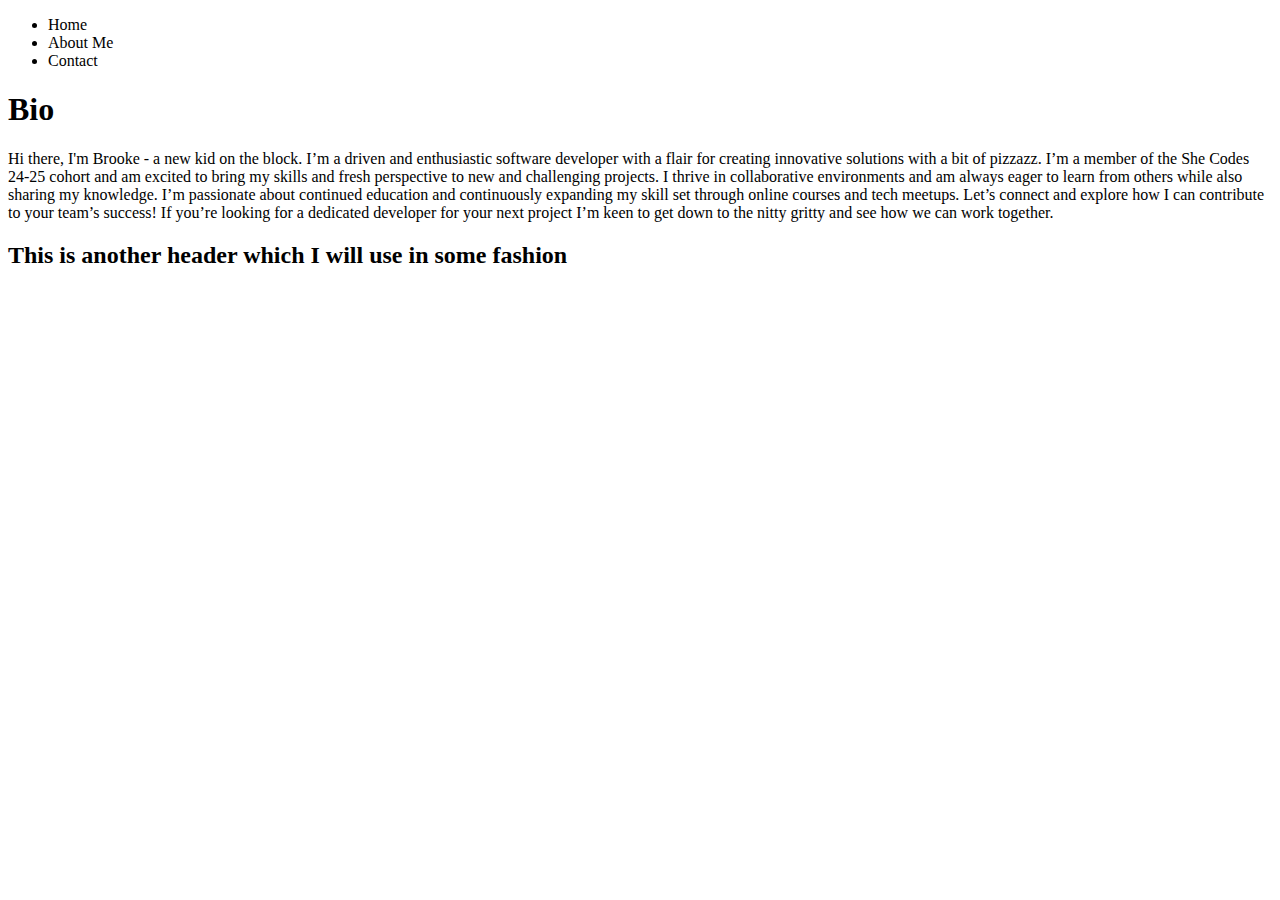
==== index.html @ 3542fcd1 "Added text to html file and global variables to css" ====
<!DOCTYPE html>
<html lang="en">
  <head>
    <meta charset="UTF-8" />
    <meta http-equiv="X-UA-Compatible" content="IE=edge" />
    <meta name="viewport" content="width=device-width, initial-scale=1.0" />
    <title>Brooke's Portfolio</title>
  </head>

  <body>
    <ul>
      <li>Home</li>
      <li>About Me</li>
      <li>Contact</li>
    </ul>
    <h1>Bio</h1>
    <p>
      Hi there, I'm Brooke - a new kid on the block. I’m a driven and
      enthusiastic software developer with a flair for creating innovative
      solutions with a bit of pizzazz. I’m a member of the She Codes 24-25
      cohort and am excited to bring my skills and fresh perspective to new and
      challenging projects. I thrive in collaborative environments and am always
      eager to learn from others while also sharing my knowledge. I’m passionate
      about continued education and continuously expanding my skill set through
      online courses and tech meetups. Let’s connect and explore how I can
      contribute to your team’s success! If you’re looking for a dedicated
      developer for your next project I’m keen to get down to the nitty gritty
      and see how we can work together.
    </p>

    <h2>This is another header which I will use in some fashion</h2>

    <img />
  </body>
</html>
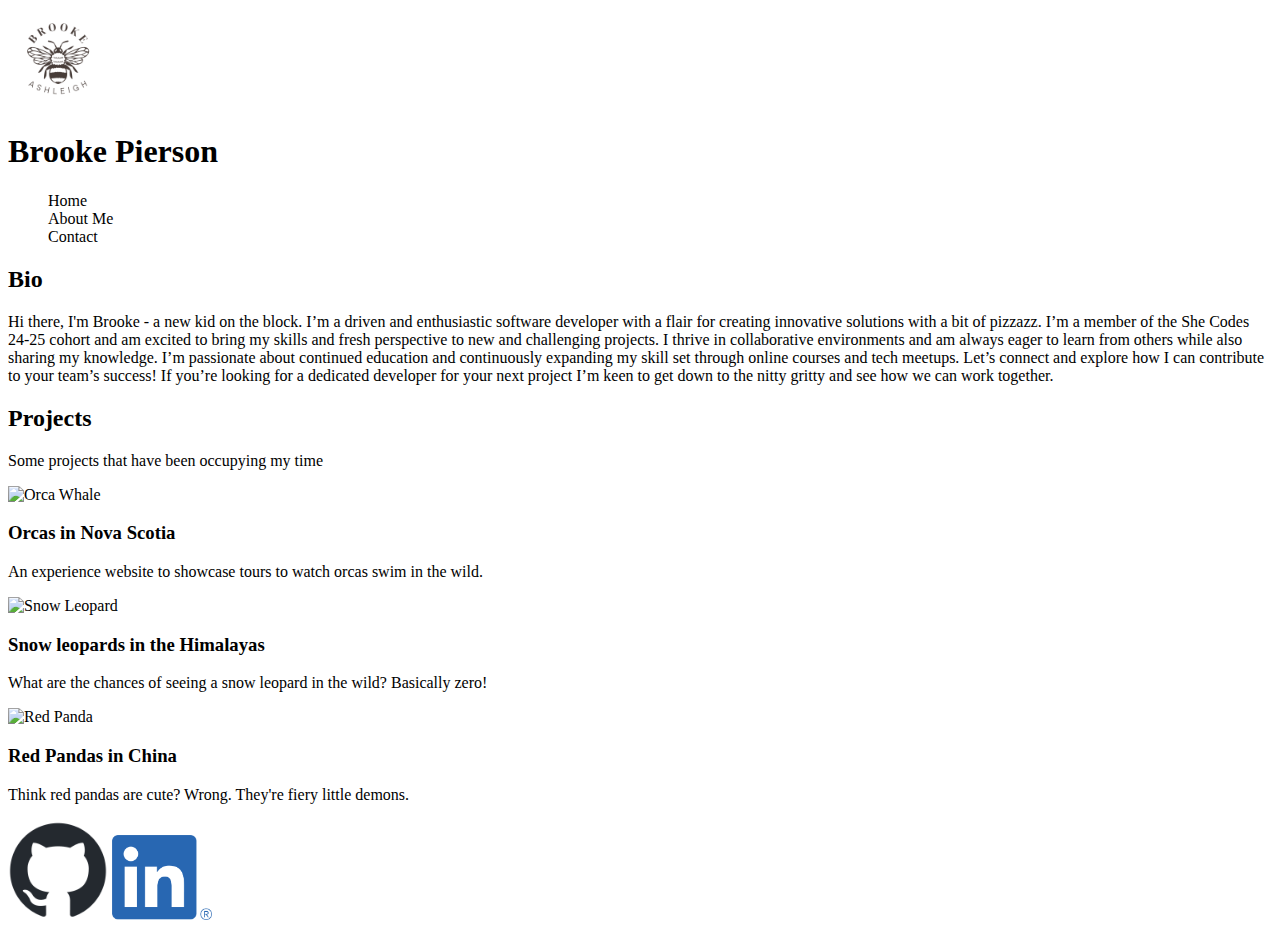
==== commit fb8ff836: "Added text and images to html and resized images in css" ====
--- a/index.html
+++ b/index.html
@@ -4,16 +4,23 @@
     <meta charset="UTF-8" />
     <meta http-equiv="X-UA-Compatible" content="IE=edge" />
     <meta name="viewport" content="width=device-width, initial-scale=1.0" />
+    <link rel="stylesheet" href="style.css" />
     <title>Brooke's Portfolio</title>
   </head>
 
   <body>
+    <header>
+      <section class="hero">
+        <img src="Images/BABee.png" alt="Brooke Ashleigh Bee Logo" />
+        <h1>Brooke Pierson</h1>
+      </section>
+    </header>
     <ul>
       <li>Home</li>
       <li>About Me</li>
       <li>Contact</li>
     </ul>
-    <h1>Bio</h1>
+    <h2>Bio</h2>
     <p>
       Hi there, I'm Brooke - a new kid on the block. I’m a driven and
       enthusiastic software developer with a flair for creating innovative
@@ -28,8 +35,31 @@
       and see how we can work together.
     </p>
 
-    <h2>This is another header which I will use in some fashion</h2>
-
-    <img />
+    <h2>Projects</h2>
+    <p>Some projects that have been occupying my time</p>
+    <div>
+      <img src="images/orca.jpg" alt="Orca Whale" />
+      <h3>Orcas in Nova Scotia</h3>
+      <p>
+        An experience website to showcase tours to watch orcas swim in the wild.
+      </p>
+    </div>
+    <div>
+      <img src="images/snow-leopard.jpg" alt="Snow Leopard" />
+      <h3>Snow leopards in the Himalayas</h3>
+      <p>
+        What are the chances of seeing a snow leopard in the wild? Basically
+        zero!
+      </p>
+    </div>
+    <div>
+      <img src="images/red-panda.jpg" alt="Red Panda" />
+      <h3>Red Pandas in China</h3>
+      <p>Think red pandas are cute? Wrong. They're fiery little demons.</p>
+    </div>
+    <footer>
+      <img src="Images/github-mark.png" alt="Github Invertocat" />
+      <img src="Images/LI-In-Bug.png" alt="Linkedin Logo" />
+    </footer>
   </body>
 </html>
--- a/style.css
+++ b/style.css
@@ -0,0 +1,25 @@
+/*
+#FFFBFB -Base colour
+#D6C8F9
+#8064CE
+#4E148C
+#FAFEAE
+#EB84DC
+
+
+Fonts
+-Bricolage Grotesque
+-Open Sans
+*/
+h1,
+h2,
+h3 {
+  
+}
+ul {
+  list-style-type: none;
+}
+
+img {
+  width: 100px;
+}
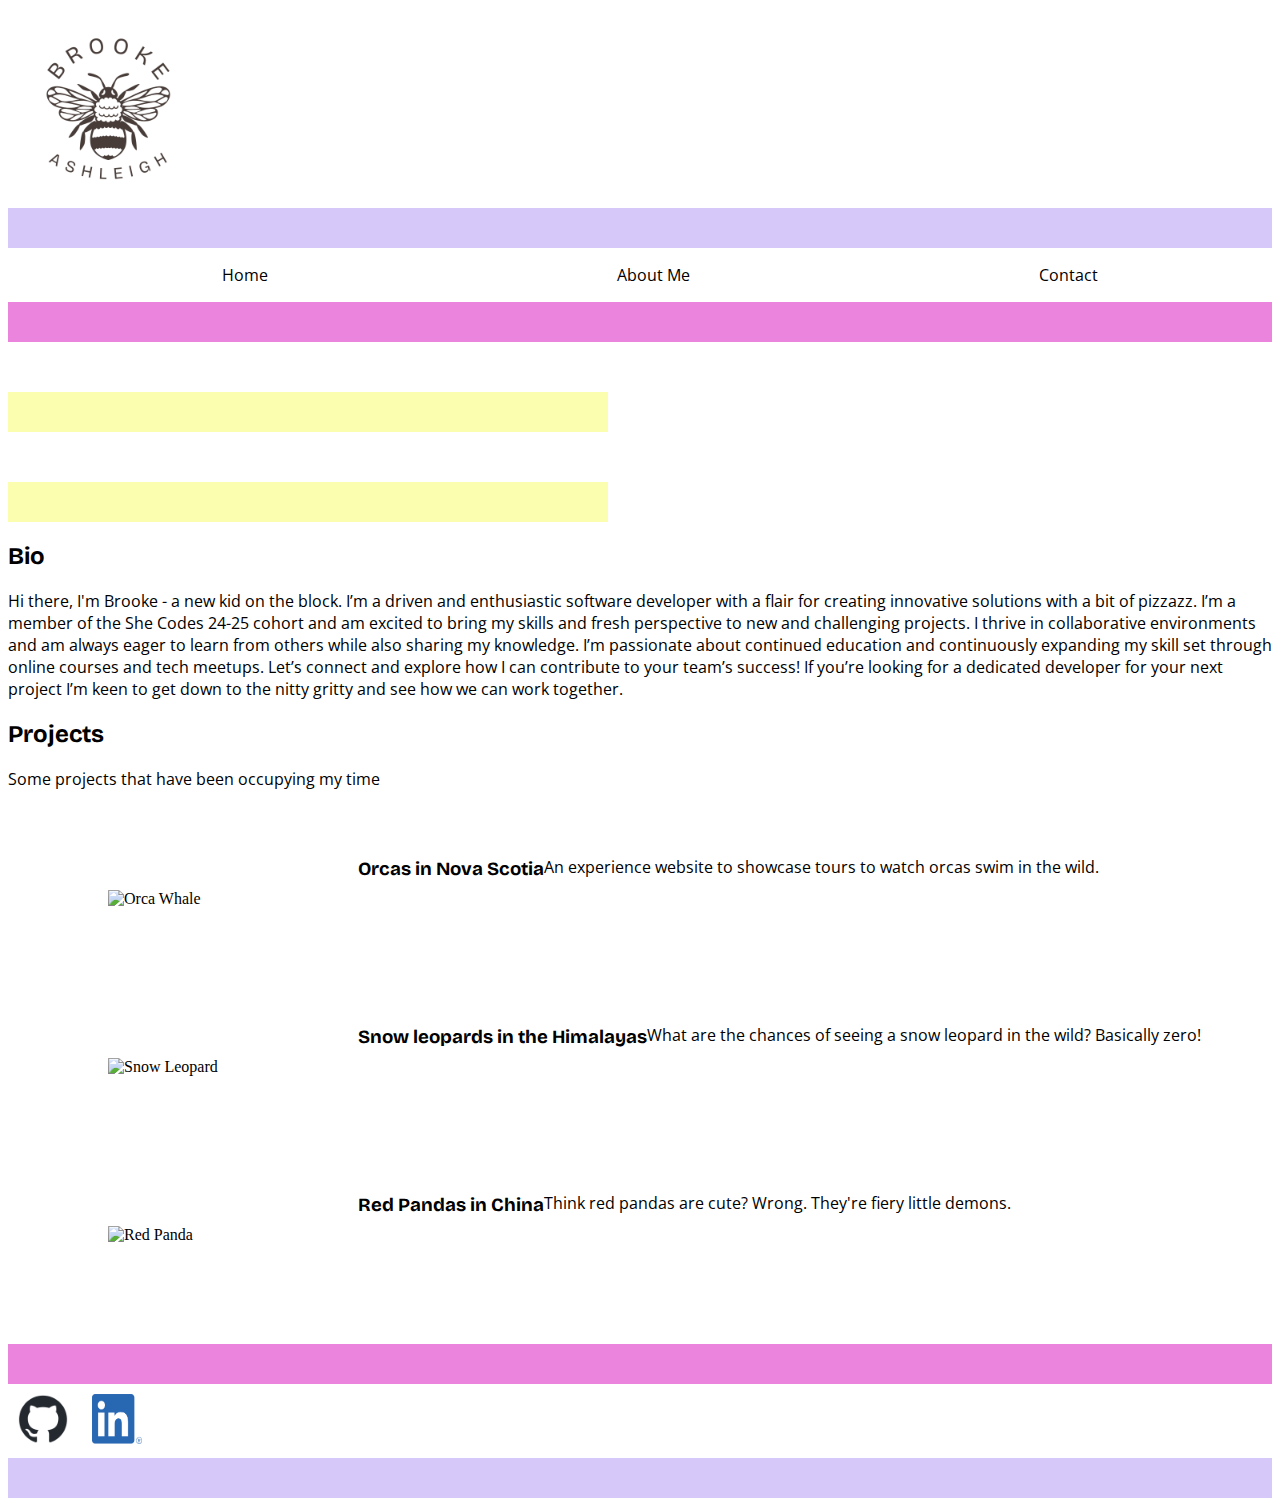
==== commit 21620357: "Added more divs to assist with moving items in css. Added colourful bars to css." ====
--- a/index.html
+++ b/index.html
@@ -11,15 +11,23 @@
   <body>
     <header>
       <section class="hero">
-        <img src="Images/BABee.png" alt="Brooke Ashleigh Bee Logo" />
-        <h1>Brooke Pierson</h1>
+        <img
+          class="beeLogo"
+          src="Images/BABee.png"
+          alt="Brooke Ashleigh Bee Logo"
+        />
       </section>
+      <div class="purpleBar"></div>
     </header>
     <ul>
       <li>Home</li>
       <li>About Me</li>
       <li>Contact</li>
     </ul>
+    <div class="pinkBar"></div>
+    <div class="yellowBar"></div>
+    <div class="yellowBar"></div>
+
     <h2>Bio</h2>
     <p>
       Hi there, I'm Brooke - a new kid on the block. I’m a driven and
@@ -37,29 +45,39 @@
 
     <h2>Projects</h2>
     <p>Some projects that have been occupying my time</p>
-    <div>
-      <img src="images/orca.jpg" alt="Orca Whale" />
+    <div class="projectOne">
+      <img class="orca" src="images/orca.jpg" alt="Orca Whale" />
       <h3>Orcas in Nova Scotia</h3>
       <p>
         An experience website to showcase tours to watch orcas swim in the wild.
       </p>
     </div>
-    <div>
-      <img src="images/snow-leopard.jpg" alt="Snow Leopard" />
+    <div class="projectTwo">
+      <img
+        class="snowLeopard"
+        src="images/snow-leopard.jpg"
+        alt="Snow Leopard"
+      />
       <h3>Snow leopards in the Himalayas</h3>
       <p>
         What are the chances of seeing a snow leopard in the wild? Basically
         zero!
       </p>
     </div>
-    <div>
-      <img src="images/red-panda.jpg" alt="Red Panda" />
+    <div class="projectThree">
+      <img class="redPanda" src="images/red-panda.jpg" alt="Red Panda" />
       <h3>Red Pandas in China</h3>
       <p>Think red pandas are cute? Wrong. They're fiery little demons.</p>
     </div>
     <footer>
-      <img src="Images/github-mark.png" alt="Github Invertocat" />
-      <img src="Images/LI-In-Bug.png" alt="Linkedin Logo" />
+      <div class="pinkBar"></div>
+      <img
+        class="invertocat"
+        src="Images/github-mark.png"
+        alt="Github Invertocat"
+      />
+      <img class="linkedIn" src="Images/LI-In-Bug.png" alt="Linkedin Logo" />
+      <div class="purpleBar"></div>
     </footer>
   </body>
 </html>
--- a/style.css
+++ b/style.css
@@ -11,15 +11,81 @@
 -Bricolage Grotesque
 -Open Sans
 */
+
+@import url("https://fonts.googleapis.com/css2?family=Bricolage+Grotesque:opsz,wght@12..96,200..800&family=Dosis:wght@200..800&family=Open+Sans:ital,wght@0,300..800;1,300..800&display=swap");
+
+body {
+  background-color: FFFBFB;
+}
+
 h1,
 h2,
 h3 {
-  
-}
-ul {
-  list-style-type: none;
+  font-family: "Bricolage Grotesque", sans-serif;
 }
 
-img {
-  width: 100px;
+p {
+  font-family: "Open Sans", sans-serif;
+  display: flex;
+  flex-wrap: wrap;
 }
+
+ul {
+  font-family: "Open Sans", sans-serif;
+  list-style-type: none;
+  display: flex;
+  justify-content: space-around;
+}
+
+.beeLogo {
+  width: 200px;
+  height: 200px;
+  display: flex;
+  justify-content: center;
+  align-items: center;
+}
+
+.orca,
+.snowLeopard,
+.redPanda {
+  width: 200px;
+  padding: 50px;
+  display: flex;
+}
+
+.invertocat,
+.linkedIn {
+  width: 50px;
+  height: 50px;
+  padding: 10px;
+  /* display: flex;
+  /* flex-wrap: wrap;
+  justify-content: center; */ */
+}
+
+.purpleBar {
+  height: 40px;
+  background-color: #d6c8f9;
+}
+
+.pinkBar {
+  height: 40px;
+  background-color: #eb84dc;
+}
+
+.yellowBar {
+  margin-top: 50px;
+  height: 40px;
+  width: 600px;
+  background-color: #fafeae;
+}
+
+.projectOne,
+.projectTwo,
+.projectThree {
+  display: flex;
+  flex-wrap: wrap;
+  border-color: #8064ce;
+  border: 10px;
+  margin: 50px;
+}
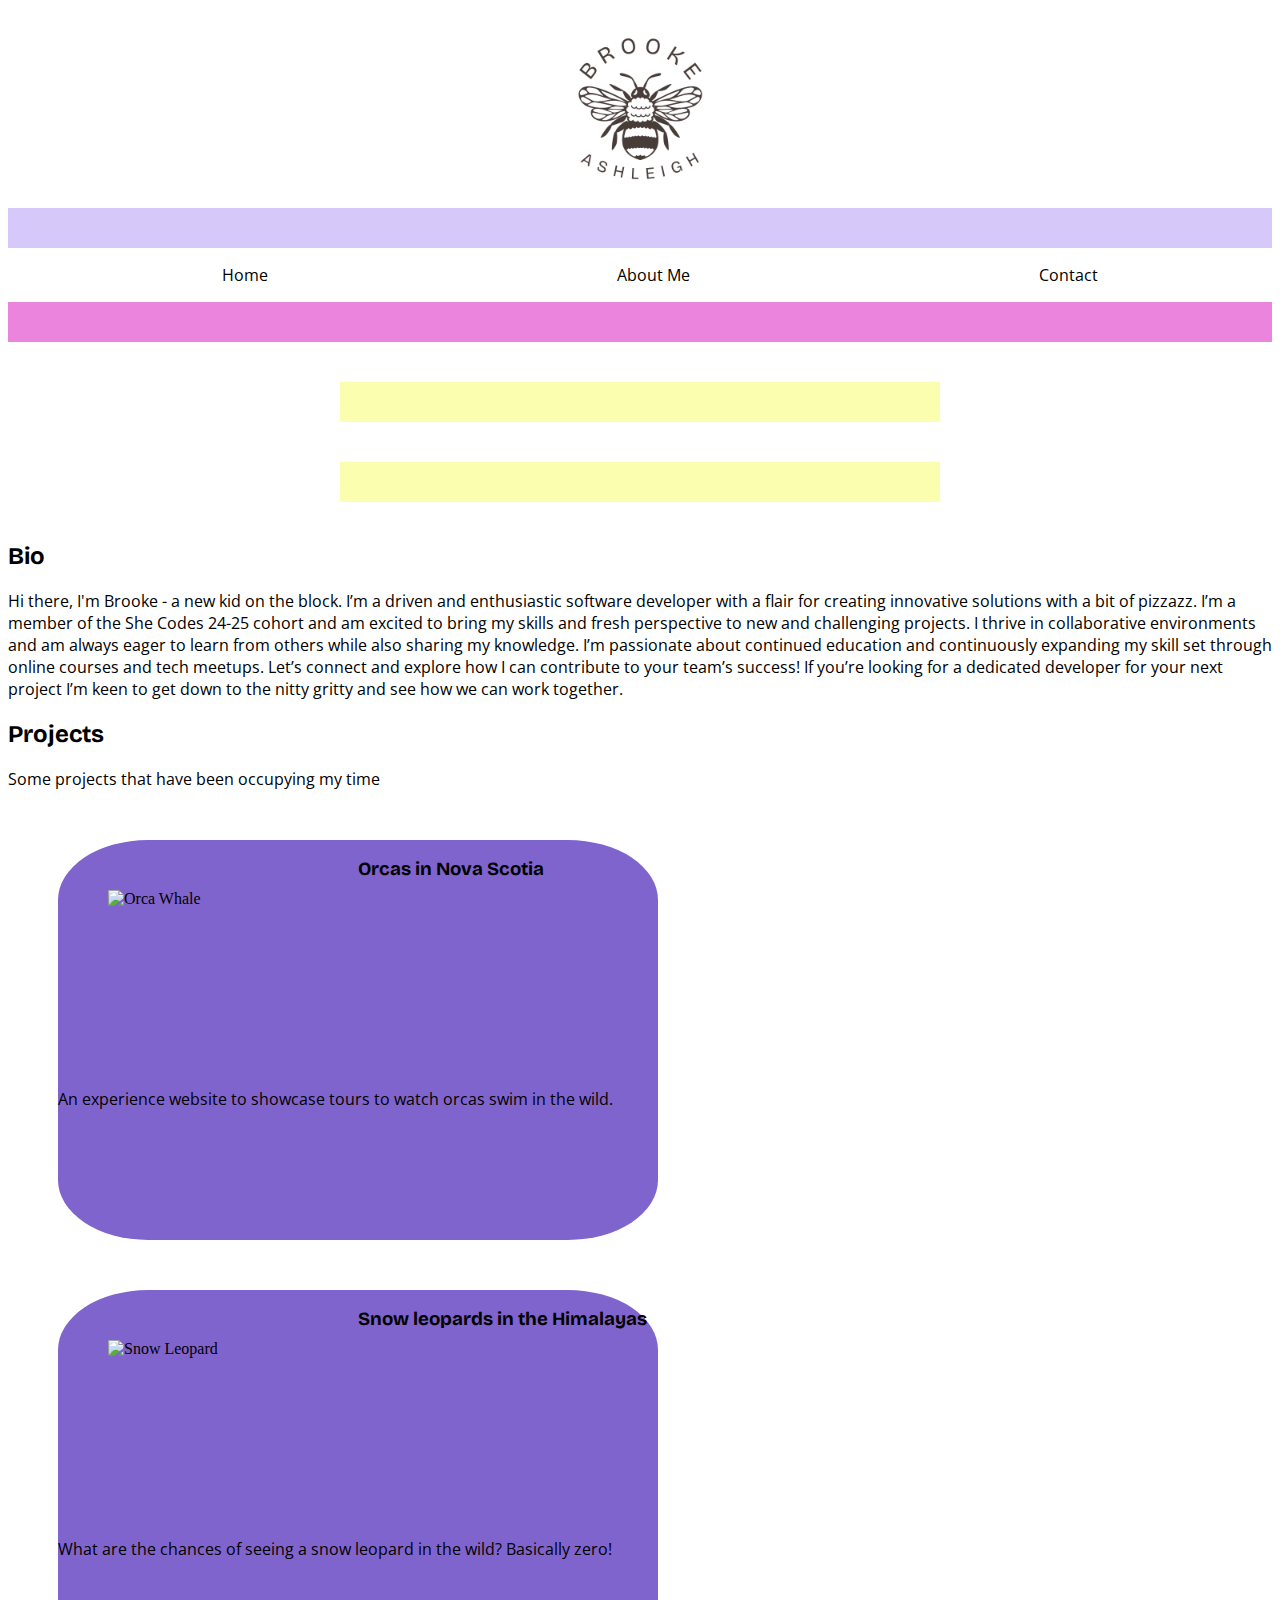
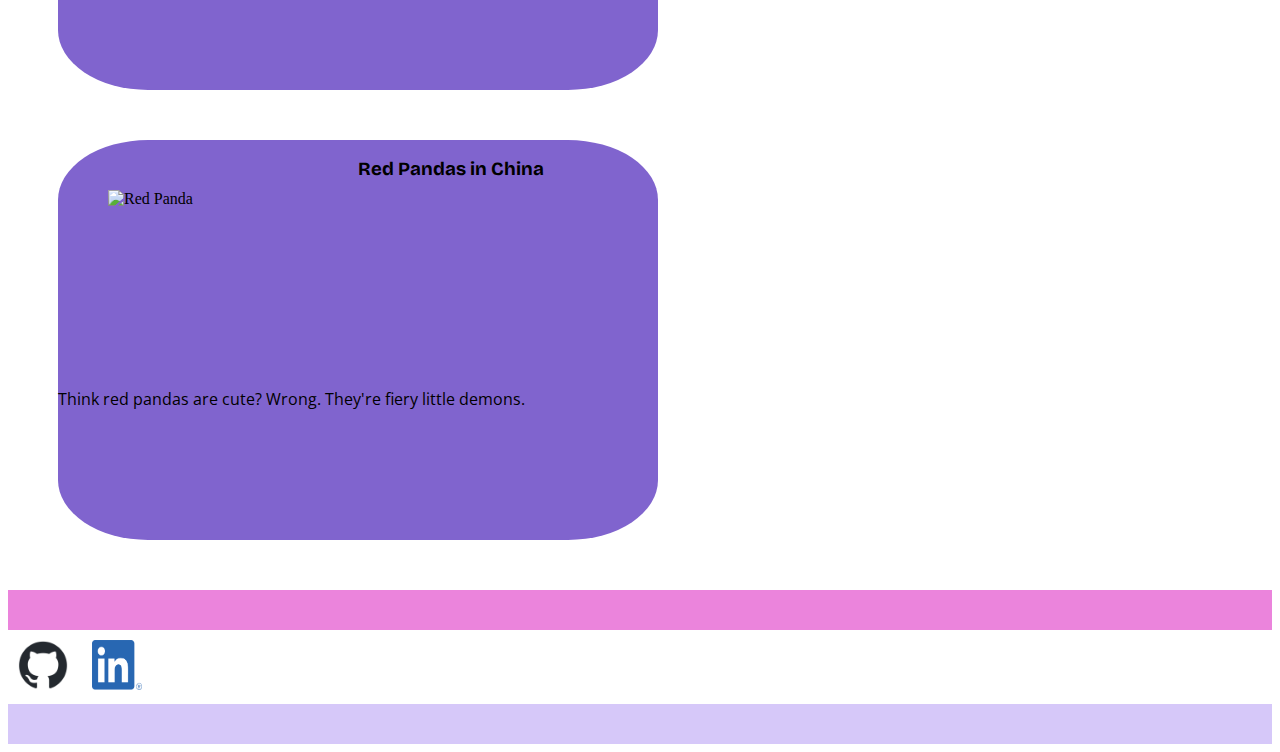
==== commit 169357f7: "Centered colour bars, added some to second page, added purple boxes to page 1." ====
--- a/index.html
+++ b/index.html
@@ -27,22 +27,22 @@
     <div class="pinkBar"></div>
     <div class="yellowBar"></div>
     <div class="yellowBar"></div>
-
-    <h2>Bio</h2>
-    <p>
-      Hi there, I'm Brooke - a new kid on the block. I’m a driven and
-      enthusiastic software developer with a flair for creating innovative
-      solutions with a bit of pizzazz. I’m a member of the She Codes 24-25
-      cohort and am excited to bring my skills and fresh perspective to new and
-      challenging projects. I thrive in collaborative environments and am always
-      eager to learn from others while also sharing my knowledge. I’m passionate
-      about continued education and continuously expanding my skill set through
-      online courses and tech meetups. Let’s connect and explore how I can
-      contribute to your team’s success! If you’re looking for a dedicated
-      developer for your next project I’m keen to get down to the nitty gritty
-      and see how we can work together.
-    </p>
-
+    <div class="Bio">
+      <h2>Bio</h2>
+      <p>
+        Hi there, I'm Brooke - a new kid on the block. I’m a driven and
+        enthusiastic software developer with a flair for creating innovative
+        solutions with a bit of pizzazz. I’m a member of the She Codes 24-25
+        cohort and am excited to bring my skills and fresh perspective to new
+        and challenging projects. I thrive in collaborative environments and am
+        always eager to learn from others while also sharing my knowledge. I’m
+        passionate about continued education and continuously expanding my skill
+        set through online courses and tech meetups. Let’s connect and explore
+        how I can contribute to your team’s success! If you’re looking for a
+        dedicated developer for your next project I’m keen to get down to the
+        nitty gritty and see how we can work together.
+      </p>
+    </div>
     <h2>Projects</h2>
     <p>Some projects that have been occupying my time</p>
     <div class="projectOne">
--- a/style.css
+++ b/style.css
@@ -24,10 +24,9 @@
   font-family: "Bricolage Grotesque", sans-serif;
 }
 
-p {
+p,
+form {
   font-family: "Open Sans", sans-serif;
-  display: flex;
-  flex-wrap: wrap;
 }
 
 ul {
@@ -40,9 +39,9 @@
 .beeLogo {
   width: 200px;
   height: 200px;
-  display: flex;
-  justify-content: center;
-  align-items: center;
+  display: block;
+  margin-left: auto;
+  margin-right: auto;
 }
 
 .orca,
@@ -51,6 +50,7 @@
   width: 200px;
   padding: 50px;
   display: flex;
+  border-radius: 20%;
 }
 
 .invertocat,
@@ -58,9 +58,6 @@
   width: 50px;
   height: 50px;
   padding: 10px;
-  /* display: flex;
-  /* flex-wrap: wrap;
-  justify-content: center; */ */
 }
 
 .purpleBar {
@@ -74,10 +71,18 @@
 }
 
 .yellowBar {
-  margin-top: 50px;
   height: 40px;
   width: 600px;
+  display: block;
+  margin-top: 40px;
+  margin-bottom: 40px;
+  margin-left: auto;
+  margin-right: auto;
   background-color: #fafeae;
+}
+
+.bio {
+  text-align: center;
 }
 
 .projectOne,
@@ -85,7 +90,15 @@
 .projectThree {
   display: flex;
   flex-wrap: wrap;
-  border-color: #8064ce;
-  border: 10px;
+  background-color: #8064ce;
   margin: 50px;
+  border-radius: 15%;
+  width: 600px;
+  height: 400px;
 }
+
+.contact-form {
+  padding: 40px 20px;
+  border-radius: 10px;
+  margin: 10px 20px;
+}
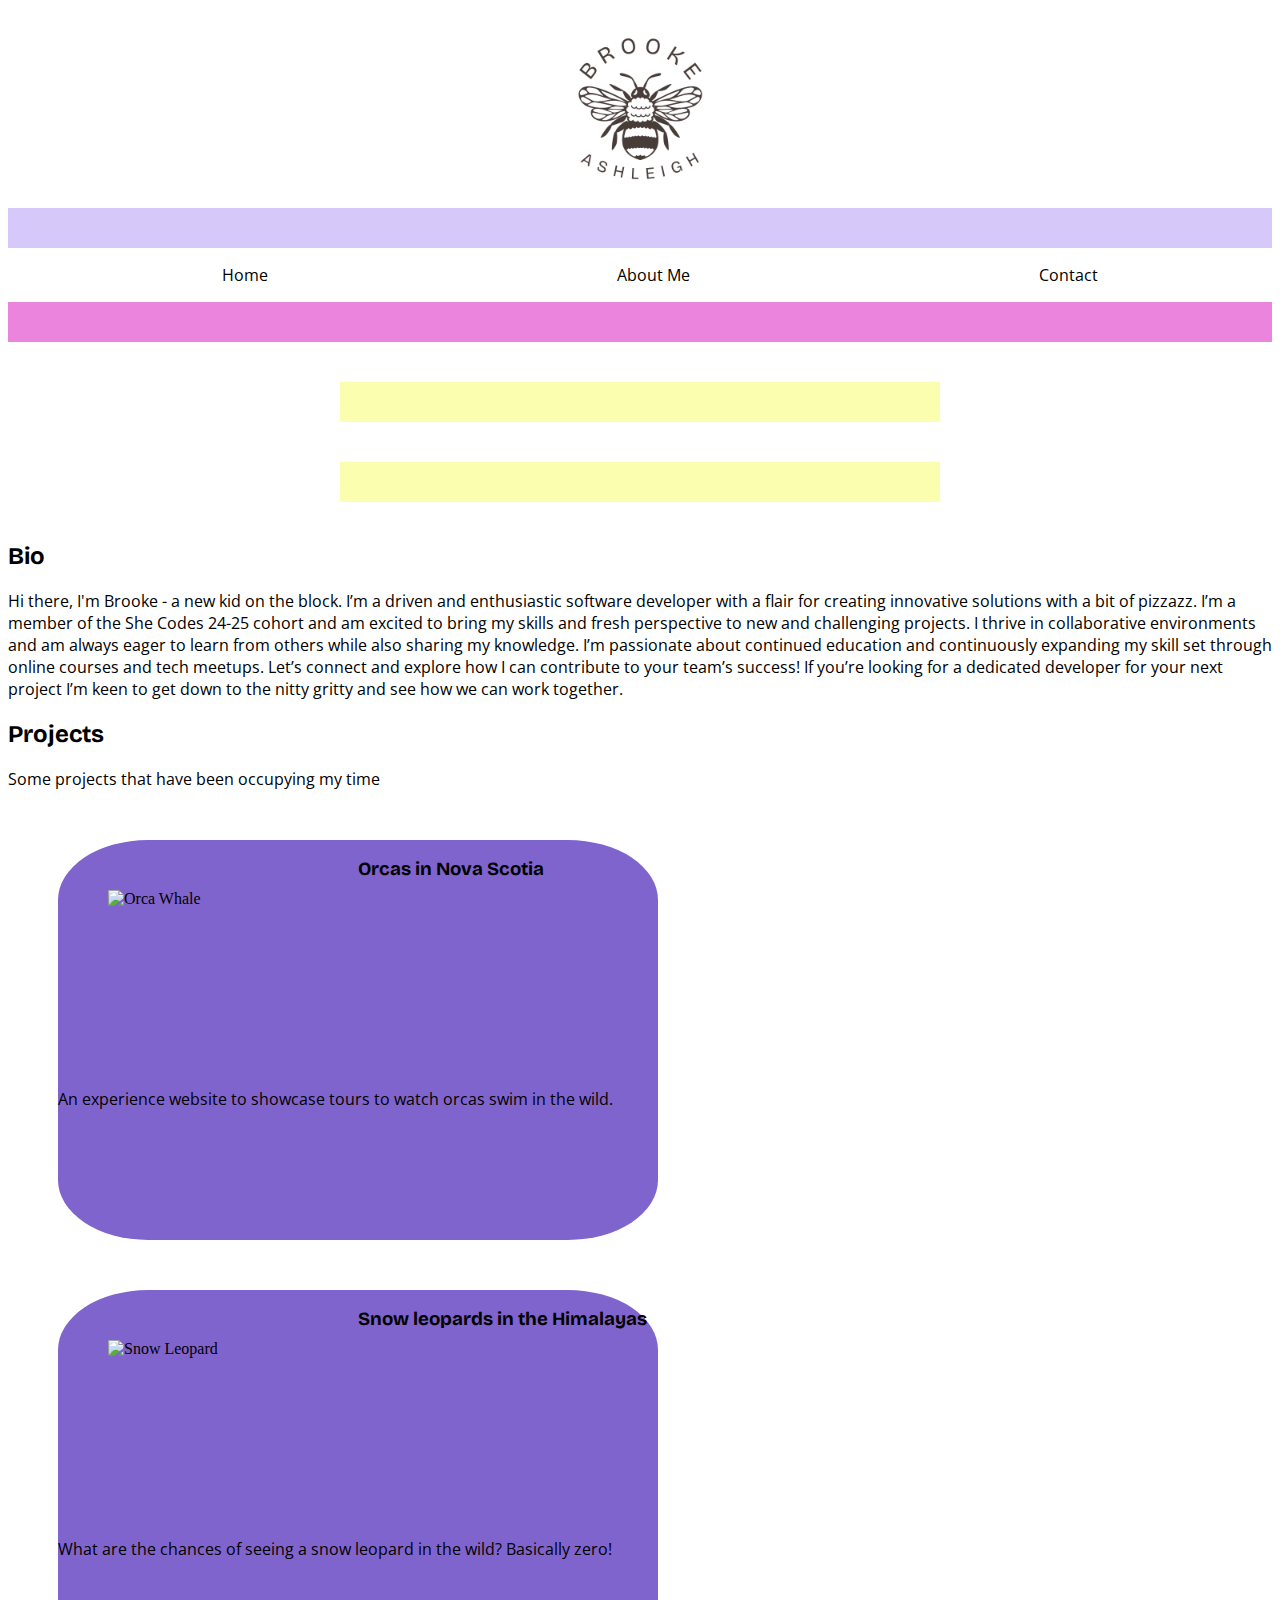
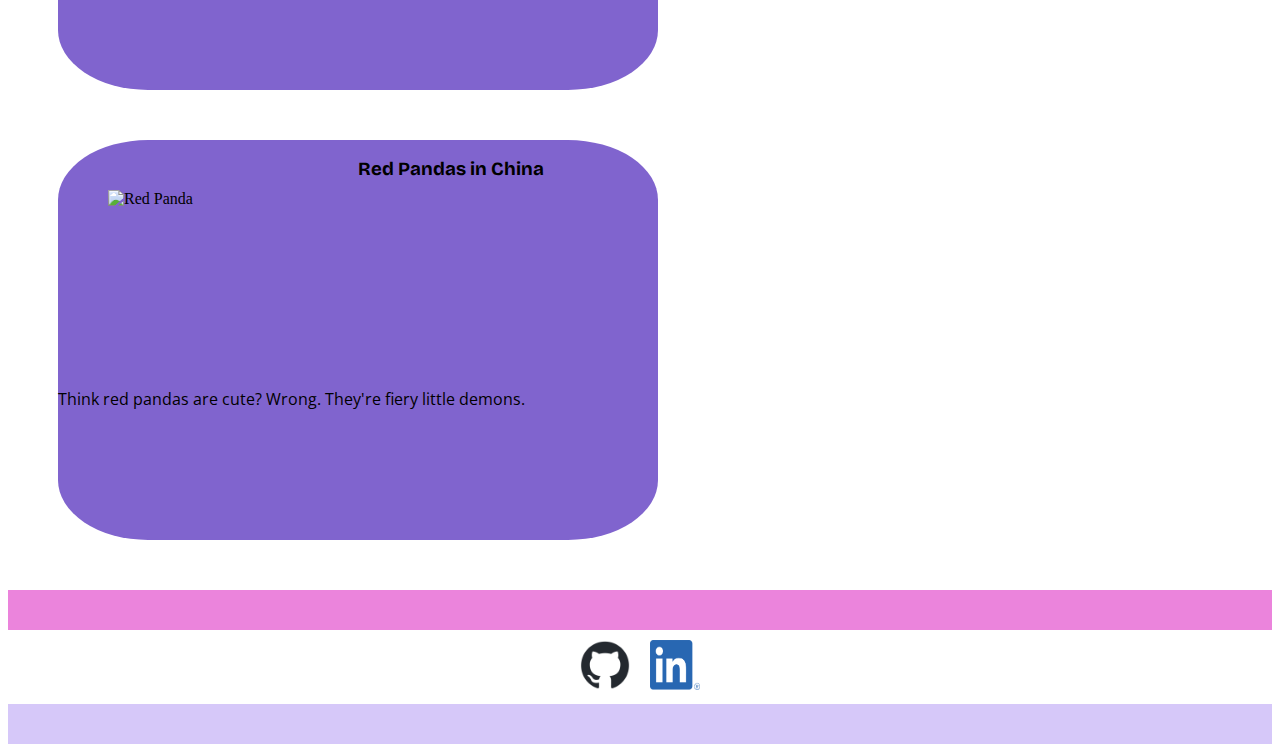
==== commit 9181bd2e: "Centred icons, added better alt descriptions for icons." ====
--- a/index.html
+++ b/index.html
@@ -71,12 +71,22 @@
     </div>
     <footer>
       <div class="pinkBar"></div>
-      <img
-        class="invertocat"
-        src="Images/github-mark.png"
-        alt="Github Invertocat"
-      />
-      <img class="linkedIn" src="Images/LI-In-Bug.png" alt="Linkedin Logo" />
+      <div class="socialMediaIcons">
+        <a href="https://github.com/Beerooke31/Beerooke31.github.io.git">
+          <img
+            class="invertocat"
+            src="Images/github-mark.png"
+            alt="The Github Invertocat logo: a white cat on a black background with one tentacle arm"
+          />
+        </a>
+        <a href="www.linkedin.com/in/brooke-pierson-94038a2a9">
+          <img
+            class="linkedIn"
+            src="Images/LI-In-Bug.png"
+            alt="The Linkedin Logo: a blue square with the white letters i and n"
+          />
+        </a>
+      </div>
       <div class="purpleBar"></div>
     </footer>
   </body>
--- a/style.css
+++ b/style.css
@@ -57,7 +57,12 @@
 .linkedIn {
   width: 50px;
   height: 50px;
-  padding: 10px;
+  margin: 10px;
+}
+
+.socialMediaIcons {
+  display: flex;
+  justify-content: center;
 }
 
 .purpleBar {
@@ -101,4 +106,8 @@
   padding: 40px 20px;
   border-radius: 10px;
   margin: 10px 20px;
+  /* display: flex;
+  justify-content: center;
+  align-items: center;
+   */
 }
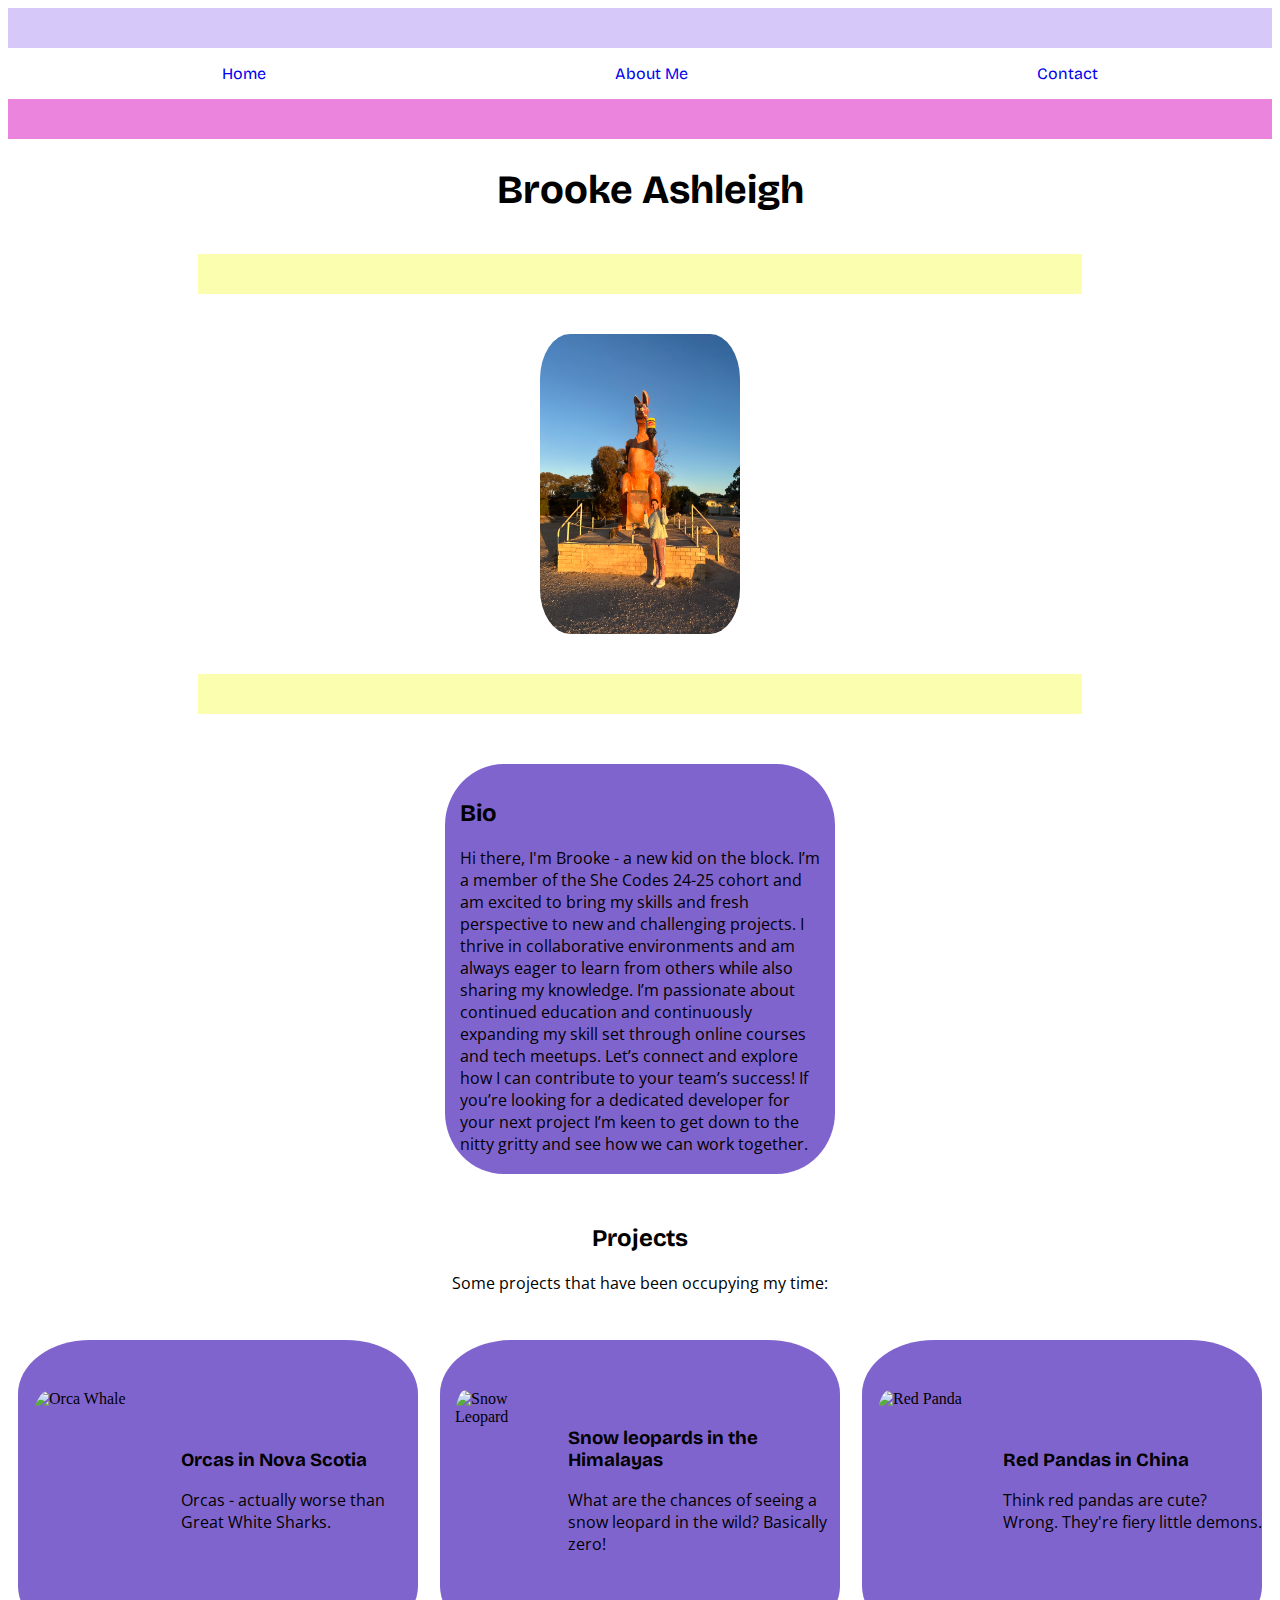
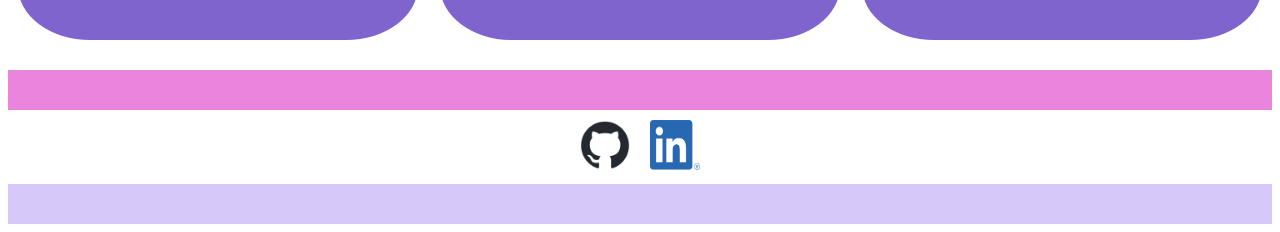
==== commit 9c9b7566: "Made pages mobile and desktop responsive, added links to header, added profile and ghost pictures, p" ====
--- a/index.html
+++ b/index.html
@@ -7,69 +7,78 @@
     <link rel="stylesheet" href="style.css" />
     <title>Brooke's Portfolio</title>
   </head>
-
   <body>
     <header>
       <section class="hero">
-        <img
-          class="beeLogo"
-          src="Images/BABee.png"
-          alt="Brooke Ashleigh Bee Logo"
-        />
-      </section>
       <div class="purpleBar"></div>
-    </header>
     <ul>
-      <li>Home</li>
-      <li>About Me</li>
-      <li>Contact</li>
+      <li>
+        <a href="index.html">Home</a>
+      </li>
+      <li>
+        <a href="index3.html">About Me</a>
+        </li>
+      <li>
+        <a href="index2.html">Contact</a>
+      </li>
     </ul>
     <div class="pinkBar"></div>
+    <h1>Brooke Ashleigh</h1>
+    </section>
+  </header>
     <div class="yellowBar"></div>
+    <img class="profilePhoto" src="Images/Vegemite-Kangaroo.jpeg" alt="Brooke in front of a giant kangaroo holding a jar of vegemite">
     <div class="yellowBar"></div>
-    <div class="Bio">
+    <div class="bio">
       <h2>Bio</h2>
       <p>
-        Hi there, I'm Brooke - a new kid on the block. I’m a driven and
-        enthusiastic software developer with a flair for creating innovative
-        solutions with a bit of pizzazz. I’m a member of the She Codes 24-25
-        cohort and am excited to bring my skills and fresh perspective to new
-        and challenging projects. I thrive in collaborative environments and am
-        always eager to learn from others while also sharing my knowledge. I’m
-        passionate about continued education and continuously expanding my skill
-        set through online courses and tech meetups. Let’s connect and explore
-        how I can contribute to your team’s success! If you’re looking for a
-        dedicated developer for your next project I’m keen to get down to the
-        nitty gritty and see how we can work together.
+        Hi there, I'm Brooke - a new kid on the block. I’m a member of the She
+        Codes 24-25 cohort and am excited to bring my skills and fresh
+        perspective to new and challenging projects. I thrive in collaborative
+        environments and am always eager to learn from others while also sharing
+        my knowledge. I’m passionate about continued education and continuously
+        expanding my skill set through online courses and tech meetups. Let’s
+        connect and explore how I can contribute to your team’s success! If
+        you’re looking for a dedicated developer for your next project I’m keen
+        to get down to the nitty gritty and see how we can work together.
       </p>
     </div>
+    <div class="projects">
     <h2>Projects</h2>
-    <p>Some projects that have been occupying my time</p>
-    <div class="projectOne">
-      <img class="orca" src="images/orca.jpg" alt="Orca Whale" />
-      <h3>Orcas in Nova Scotia</h3>
-      <p>
-        An experience website to showcase tours to watch orcas swim in the wild.
-      </p>
+    <p>Some projects that have been occupying my time:</p>
     </div>
-    <div class="projectTwo">
-      <img
-        class="snowLeopard"
-        src="images/snow-leopard.jpg"
-        alt="Snow Leopard"
-      />
-      <h3>Snow leopards in the Himalayas</h3>
-      <p>
-        What are the chances of seeing a snow leopard in the wild? Basically
-        zero!
-      </p>
-    </div>
-    <div class="projectThree">
-      <img class="redPanda" src="images/red-panda.jpg" alt="Red Panda" />
-      <h3>Red Pandas in China</h3>
-      <p>Think red pandas are cute? Wrong. They're fiery little demons.</p>
-    </div>
-    <footer>
+    <div class="allProjects">
+      <div class="projectOne">
+        <img class="orca" src="images/orca.jpg" alt="Orca Whale" />
+        <div>
+        <h3>Orcas in Nova Scotia</h3>
+        <p>Orcas - actually worse than Great White Sharks.</p>
+        </div>
+      </div>
+      <div class="projectTwo">
+        <img
+          class="snowLeopard"
+          src="images/snow-leopard.jpg"
+          alt="Snow Leopard"
+        />
+        <div>
+        <h3>Snow leopards in the Himalayas</h3>
+        <p>
+          What are the chances of seeing a snow leopard in the wild? Basically
+          zero!
+        </p>
+        </div>
+      </div>
+      <div class="projectThree">
+        <img class="redPanda" src="images/red-panda.jpg" alt="Red Panda" />
+        <div>
+        <h3>Red Pandas in China</h3>
+        <p>Think red pandas are cute? Wrong. They're fiery little demons.</p>
+        </div>
+      </div>
+      </div>
+      <footer>
+    <div>
       <div class="pinkBar"></div>
       <div class="socialMediaIcons">
         <a href="https://github.com/Beerooke31/Beerooke31.github.io.git">
--- a/style.css
+++ b/style.css
@@ -14,13 +14,14 @@
 
 @import url("https://fonts.googleapis.com/css2?family=Bricolage+Grotesque:opsz,wght@12..96,200..800&family=Dosis:wght@200..800&family=Open+Sans:ital,wght@0,300..800;1,300..800&display=swap");
 
-body {
+* {
   background-color: FFFBFB;
 }
 
 h1,
 h2,
-h3 {
+h3,
+ul {
   font-family: "Bricolage Grotesque", sans-serif;
 }
 
@@ -29,28 +30,55 @@
   font-family: "Open Sans", sans-serif;
 }
 
+h1 {
+  margin-left: 20px;
+  font-size: 40px;
+}
+
+a {
+  text-decoration: none;
+}
+
 ul {
-  font-family: "Open Sans", sans-serif;
   list-style-type: none;
   display: flex;
   justify-content: space-around;
 }
 
-.beeLogo {
-  width: 200px;
+.profilePhoto {
+  width: 100px;
   height: 200px;
   display: block;
   margin-left: auto;
   margin-right: auto;
+  border-radius: 15%;
+}
+
+.bio {
+  padding: 15px;
+  text-align: left;
+  background-color: #8064ce;
+  margin: 50px 10px;
+  border-radius: 15%;
+  width: 360px;
+  height: 380px;
 }
 
 .orca,
 .snowLeopard,
 .redPanda {
   width: 200px;
-  padding: 50px;
-  display: flex;
+  height: 200px;
+  padding: 15px;
   border-radius: 20%;
+}
+
+.shakaGhost {
+  width: 500px;
+  height: 700px;
+  display: block;
+  margin-left: auto;
+  margin-right: auto;
 }
 
 .invertocat,
@@ -67,17 +95,19 @@
 
 .purpleBar {
   height: 40px;
+  width: 100%;
   background-color: #d6c8f9;
 }
 
 .pinkBar {
   height: 40px;
+  width: 100%;
   background-color: #eb84dc;
 }
 
 .yellowBar {
   height: 40px;
-  width: 600px;
+  width: 70%;
   display: block;
   margin-top: 40px;
   margin-bottom: 40px;
@@ -86,28 +116,73 @@
   background-color: #fafeae;
 }
 
-.bio {
-  text-align: center;
-}
-
 .projectOne,
 .projectTwo,
 .projectThree {
   display: flex;
-  flex-wrap: wrap;
+  align-items: center;
   background-color: #8064ce;
-  margin: 50px;
-  border-radius: 15%;
-  width: 600px;
-  height: 400px;
+  margin: 30px 10px;
+  border-radius: 18%;
+  width: 400px;
+  height: 300px;
 }
 
-.contact-form {
-  padding: 40px 20px;
-  border-radius: 10px;
-  margin: 10px 20px;
-  /* display: flex;
+.contactForm {
+  display: flex;
+  flex-direction: column;
   justify-content: center;
   align-items: center;
-   */
+  padding: 20px;
 }
+
+.formField {
+  padding: 10px 20px;
+  display: flex;
+  flex-direction: column;
+  justify-content: center;
+  align-items: center;
+}
+
+input[type="email"] {
+  padding: 10px;
+}
+
+input#your-name {
+  padding: 10px;
+}
+
+textarea#your-message {
+  padding: 60px;
+  margin: 10px;
+}
+
+.button {
+  margin-top: 20px;
+}
+
+@media (min-width: 1100px) {
+  h1 {
+    text-align: center;
+  }
+
+  .profilePhoto {
+    height: 300px;
+    width: 200px;
+  }
+
+  .projects {
+    text-align: center;
+  }
+
+  .bio {
+    display: block;
+    margin-left: auto;
+    margin-right: auto;
+  }
+
+  .allProjects {
+    display: flex;
+    justify-content: space-between;
+  }
+}
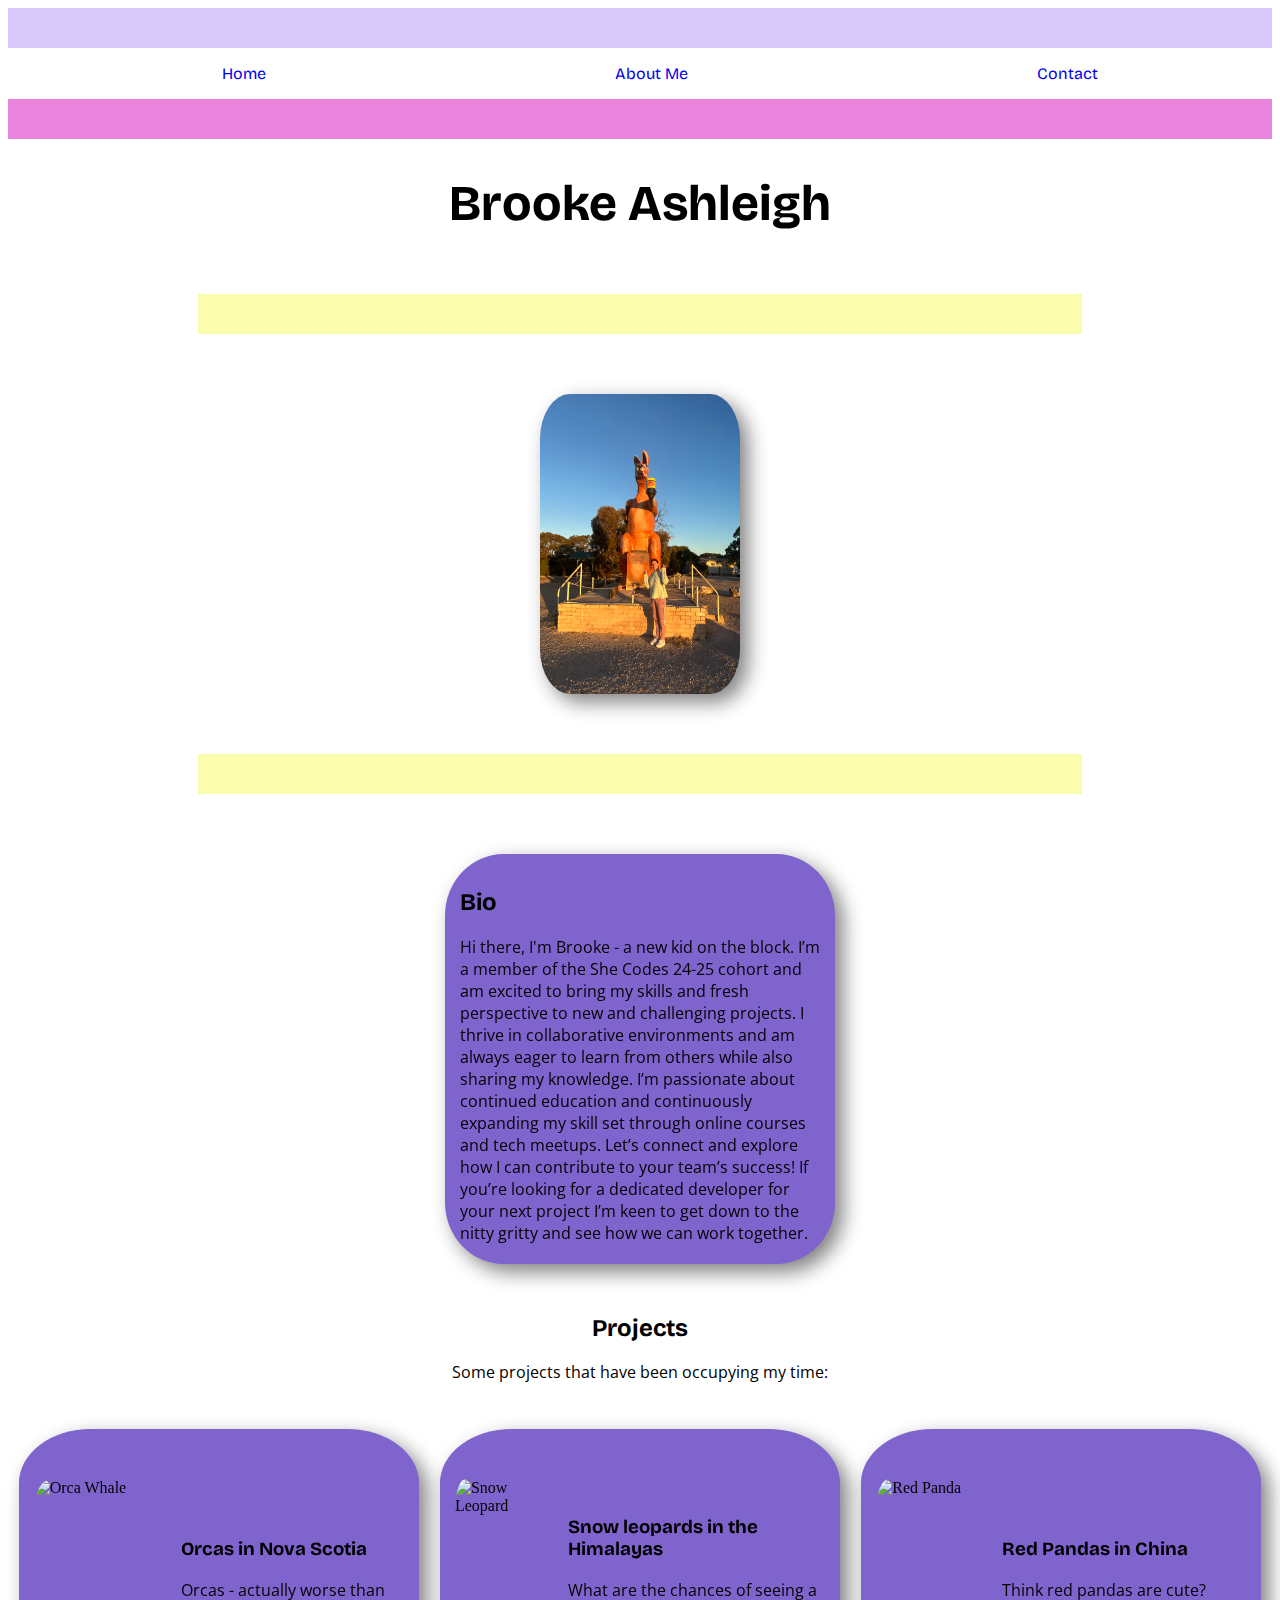
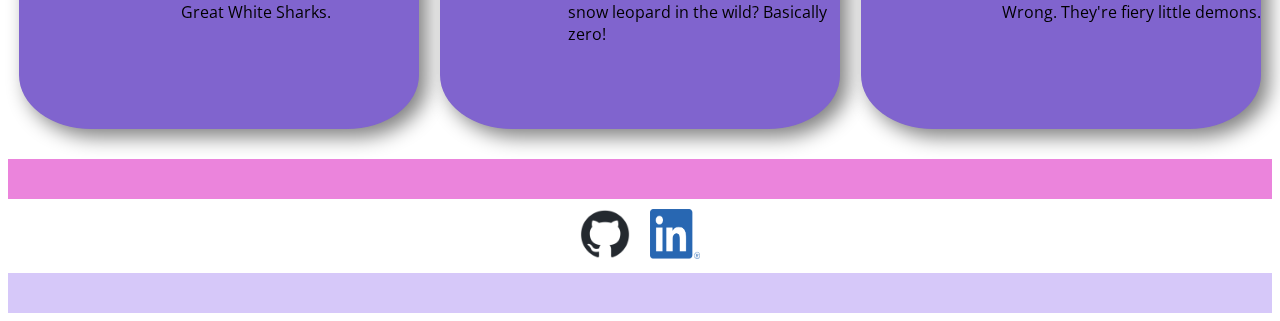
==== commit da01ddab: "Made css tablet responsive, add content for README fileand final touches to formatting code." ====
--- a/index.html
+++ b/index.html
@@ -10,22 +10,22 @@
   <body>
     <header>
       <section class="hero">
-      <div class="purpleBar"></div>
-    <ul>
-      <li>
-        <a href="index.html">Home</a>
-      </li>
-      <li>
-        <a href="index3.html">About Me</a>
+        <div class="purpleBar"></div>
+      <ul>
+        <li>
+          <a href="index.html">Home</a>
         </li>
-      <li>
-        <a href="index2.html">Contact</a>
-      </li>
-    </ul>
-    <div class="pinkBar"></div>
-    <h1>Brooke Ashleigh</h1>
-    </section>
-  </header>
+        <li>
+          <a href="index3.html">About Me</a>
+          </li>
+        <li>
+          <a href="index2.html">Contact</a>
+        </li>
+      </ul>
+      <div class="pinkBar"></div>
+      <h1>Brooke Ashleigh</h1>
+      </section>
+    </header>
     <div class="yellowBar"></div>
     <img class="profilePhoto" src="Images/Vegemite-Kangaroo.jpeg" alt="Brooke in front of a giant kangaroo holding a jar of vegemite">
     <div class="yellowBar"></div>
@@ -49,54 +49,54 @@
     </div>
     <div class="allProjects">
       <div class="projectOne">
-        <img class="orca" src="images/orca.jpg" alt="Orca Whale" />
-        <div>
-        <h3>Orcas in Nova Scotia</h3>
-        <p>Orcas - actually worse than Great White Sharks.</p>
+          <img class="orca" src="images/orca.jpg" alt="Orca Whale" />
+          <div>
+          <h3>Orcas in Nova Scotia</h3>
+          <p>Orcas - actually worse than Great White Sharks.</p>
+          </div>
+        </div>
+        <div class="projectTwo">
+          <img
+            class="snowLeopard"
+            src="images/snow-leopard.jpg"
+            alt="Snow Leopard"
+          />
+          <div>
+          <h3>Snow leopards in the Himalayas</h3>
+          <p>
+            What are the chances of seeing a snow leopard in the wild? Basically
+            zero!
+          </p>
+          </div>
+        </div>
+        <div class="projectThree">
+          <img class="redPanda" src="images/red-panda.jpg" alt="Red Panda" />
+          <div>
+          <h3>Red Pandas in China</h3>
+          <p>Think red pandas are cute? Wrong. They're fiery little demons.</p>
+          </div>
         </div>
       </div>
-      <div class="projectTwo">
-        <img
-          class="snowLeopard"
-          src="images/snow-leopard.jpg"
-          alt="Snow Leopard"
-        />
-        <div>
-        <h3>Snow leopards in the Himalayas</h3>
-        <p>
-          What are the chances of seeing a snow leopard in the wild? Basically
-          zero!
-        </p>
-        </div>
-      </div>
-      <div class="projectThree">
-        <img class="redPanda" src="images/red-panda.jpg" alt="Red Panda" />
-        <div>
-        <h3>Red Pandas in China</h3>
-        <p>Think red pandas are cute? Wrong. They're fiery little demons.</p>
-        </div>
-      </div>
-      </div>
-      <footer>
-    <div>
-      <div class="pinkBar"></div>
-      <div class="socialMediaIcons">
-        <a href="https://github.com/Beerooke31/Beerooke31.github.io.git">
-          <img
-            class="invertocat"
-            src="Images/github-mark.png"
-            alt="The Github Invertocat logo: a white cat on a black background with one tentacle arm"
-          />
-        </a>
-        <a href="www.linkedin.com/in/brooke-pierson-94038a2a9">
-          <img
-            class="linkedIn"
-            src="Images/LI-In-Bug.png"
-            alt="The Linkedin Logo: a blue square with the white letters i and n"
-          />
-        </a>
-      </div>
-      <div class="purpleBar"></div>
-    </footer>
-  </body>
+          <footer>
+            <div class="pinkBar"></div>
+              <div class="socialMediaIcons">
+                <a href="https://github.com/Beerooke31/Beerooke31.github.io.git">
+                  <img
+                    class="invertocat"
+                    src="Images/github-mark.png"
+                    alt="The Github Invertocat logo: a white cat on a black background with one tentacle arm"
+                  />
+                  </a>
+                <a href="www.linkedin.com/in/brooke-pierson-94038a2a9">
+                  <img
+                    class="linkedIn"
+                    src="Images/LI-In-Bug.png"
+                    alt="The Linkedin Logo: a blue square with the white letters i and n"
+                  />
+                </a>
+              </div>
+            <div class="purpleBar"></div>
+          </div>
+        </footer>
+    </body>
 </html>
--- a/style.css
+++ b/style.css
@@ -31,8 +31,8 @@
 }
 
 h1 {
-  margin-left: 20px;
-  font-size: 40px;
+  text-align: center;
+  font-size: 50px;
 }
 
 a {
@@ -46,22 +46,24 @@
 }
 
 .profilePhoto {
-  width: 100px;
-  height: 200px;
+  width: 150px;
+  height: 250px;
   display: block;
   margin-left: auto;
   margin-right: auto;
   border-radius: 15%;
+  filter: drop-shadow(8px 8px 10px gray);
 }
 
 .bio {
   padding: 15px;
   text-align: left;
   background-color: #8064ce;
-  margin: 50px 10px;
+  margin: 50px auto;
   border-radius: 15%;
   width: 360px;
   height: 380px;
+  filter: drop-shadow(8px 8px 10px gray);
 }
 
 .orca,
@@ -74,11 +76,12 @@
 }
 
 .shakaGhost {
-  width: 500px;
-  height: 700px;
+  width: 300px;
+  height: 500px;
   display: block;
-  margin-left: auto;
-  margin-right: auto;
+  margin: 65px auto;
+  border-radius: 10%;
+  filter: drop-shadow(8px 8px 10px gray);
 }
 
 .invertocat,
@@ -109,11 +112,12 @@
   height: 40px;
   width: 70%;
   display: block;
-  margin-top: 40px;
-  margin-bottom: 40px;
-  margin-left: auto;
-  margin-right: auto;
+  margin: 60px auto;
   background-color: #fafeae;
+}
+
+.projects {
+  text-align: center;
 }
 
 .projectOne,
@@ -122,10 +126,11 @@
   display: flex;
   align-items: center;
   background-color: #8064ce;
-  margin: 30px 10px;
+  margin: 30px auto;
   border-radius: 18%;
   width: 400px;
   height: 300px;
+  filter: drop-shadow(8px 8px 10px gray);
 }
 
 .contactForm {
@@ -144,21 +149,21 @@
   align-items: center;
 }
 
+.button {
+  margin-top: 20px;
+}
+
+input#your-name,
 input[type="email"] {
   padding: 10px;
-}
-
-input#your-name {
-  padding: 10px;
+  margin: 10px;
+  border-color: black;
 }
 
 textarea#your-message {
   padding: 60px;
   margin: 10px;
-}
-
-.button {
-  margin-top: 20px;
+  border-color: black;
 }
 
 @media (min-width: 1100px) {
@@ -169,10 +174,6 @@
   .profilePhoto {
     height: 300px;
     width: 200px;
-  }
-
-  .projects {
-    text-align: center;
   }
 
   .bio {
@@ -186,3 +187,13 @@
     justify-content: space-between;
   }
 }
+
+@media (min-height: 1000px) {
+  .shakaGhost {
+    margin: 285px auto;
+  }
+
+  .contactForm {
+    margin: 160px auto;
+  }
+}
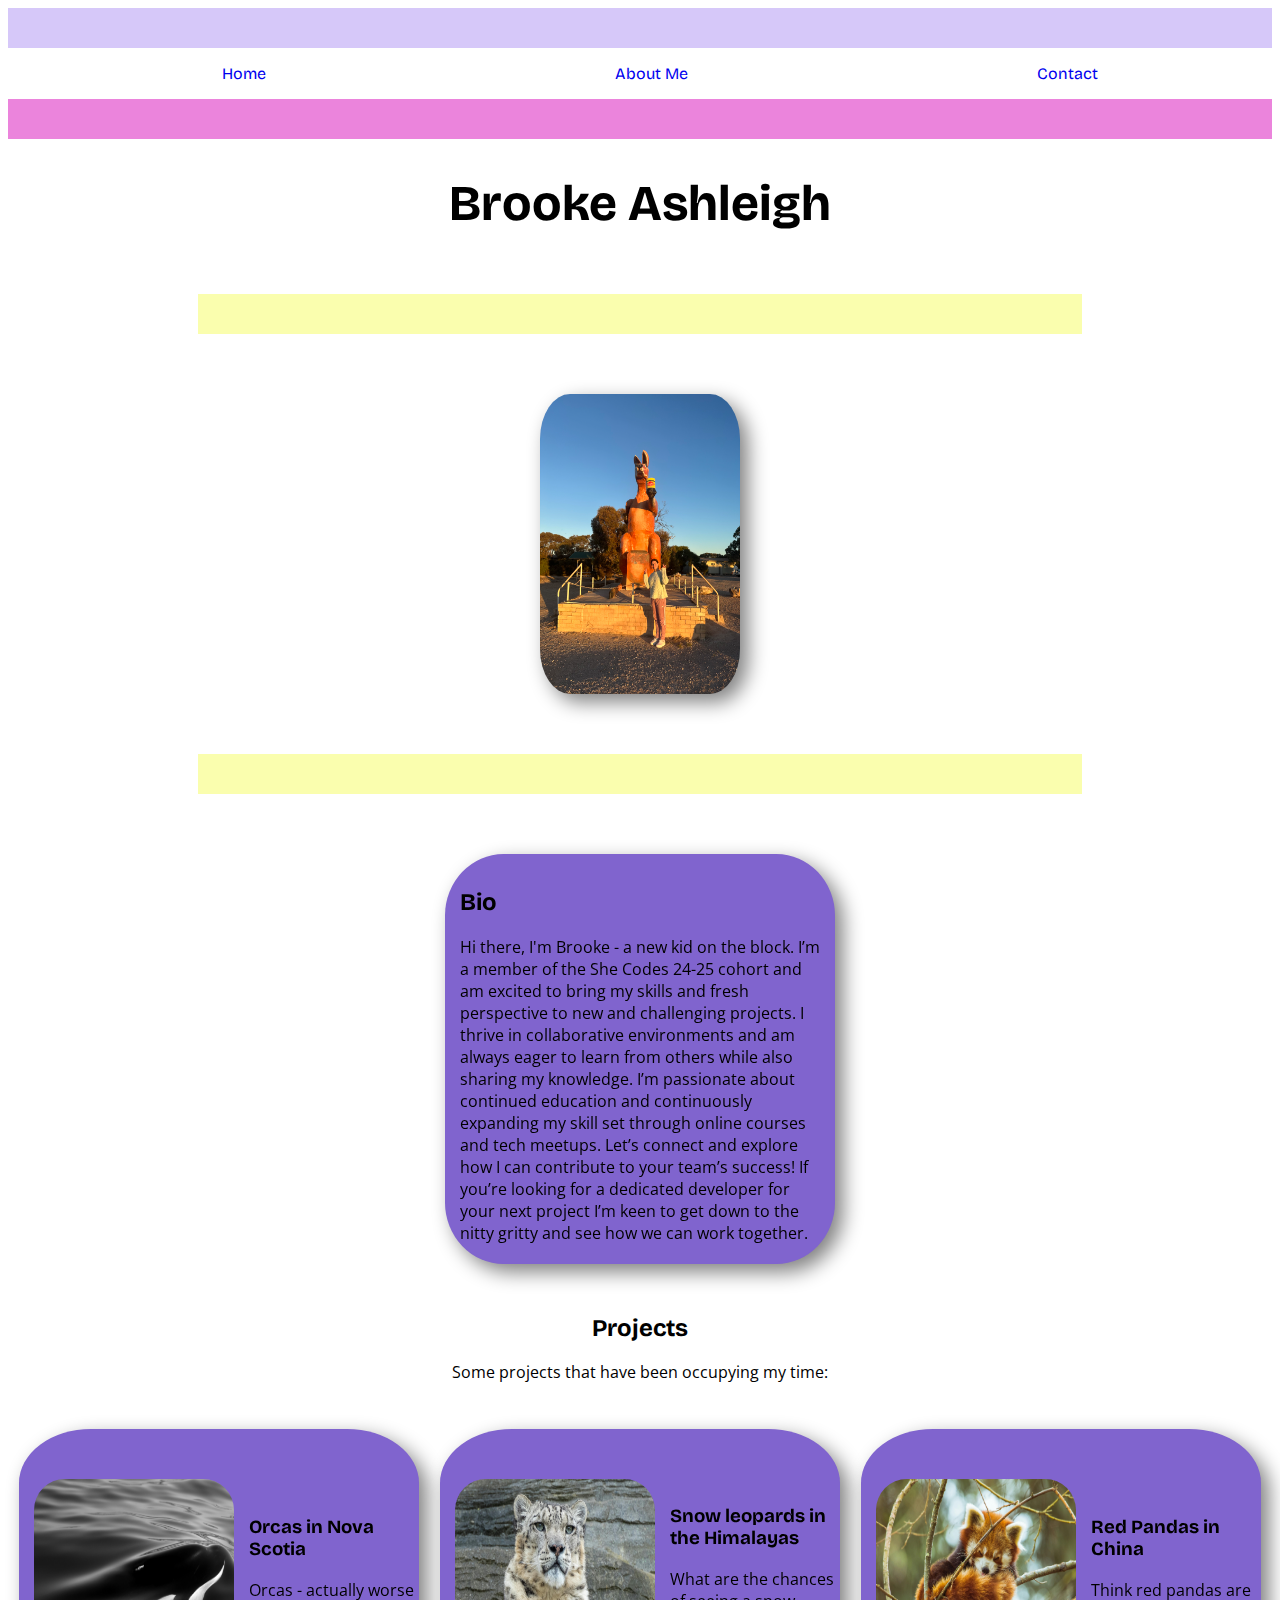
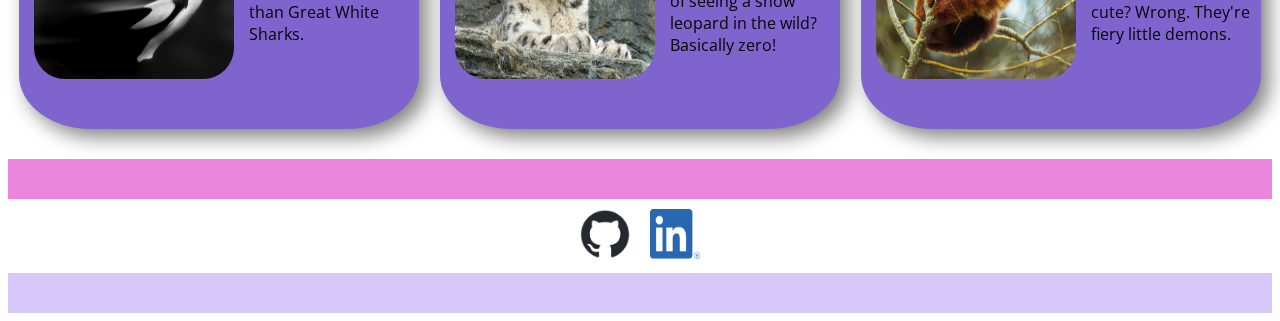
==== commit eb278df0: "Changed file path to see if images would load on live site." ====
--- a/index.html
+++ b/index.html
@@ -49,7 +49,7 @@
     </div>
     <div class="allProjects">
       <div class="projectOne">
-          <img class="orca" src="images/orca.jpg" alt="Orca Whale" />
+          <img class="orca" src="Images/orca.jpg" alt="Orca Whale" />
           <div>
           <h3>Orcas in Nova Scotia</h3>
           <p>Orcas - actually worse than Great White Sharks.</p>
@@ -58,7 +58,7 @@
         <div class="projectTwo">
           <img
             class="snowLeopard"
-            src="images/snow-leopard.jpg"
+            src="Images/snow-leopard.jpg"
             alt="Snow Leopard"
           />
           <div>
@@ -70,7 +70,7 @@
           </div>
         </div>
         <div class="projectThree">
-          <img class="redPanda" src="images/red-panda.jpg" alt="Red Panda" />
+          <img class="redPanda" src="Images/red-panda.jpg" alt="Red Panda" />
           <div>
           <h3>Red Pandas in China</h3>
           <p>Think red pandas are cute? Wrong. They're fiery little demons.</p>
